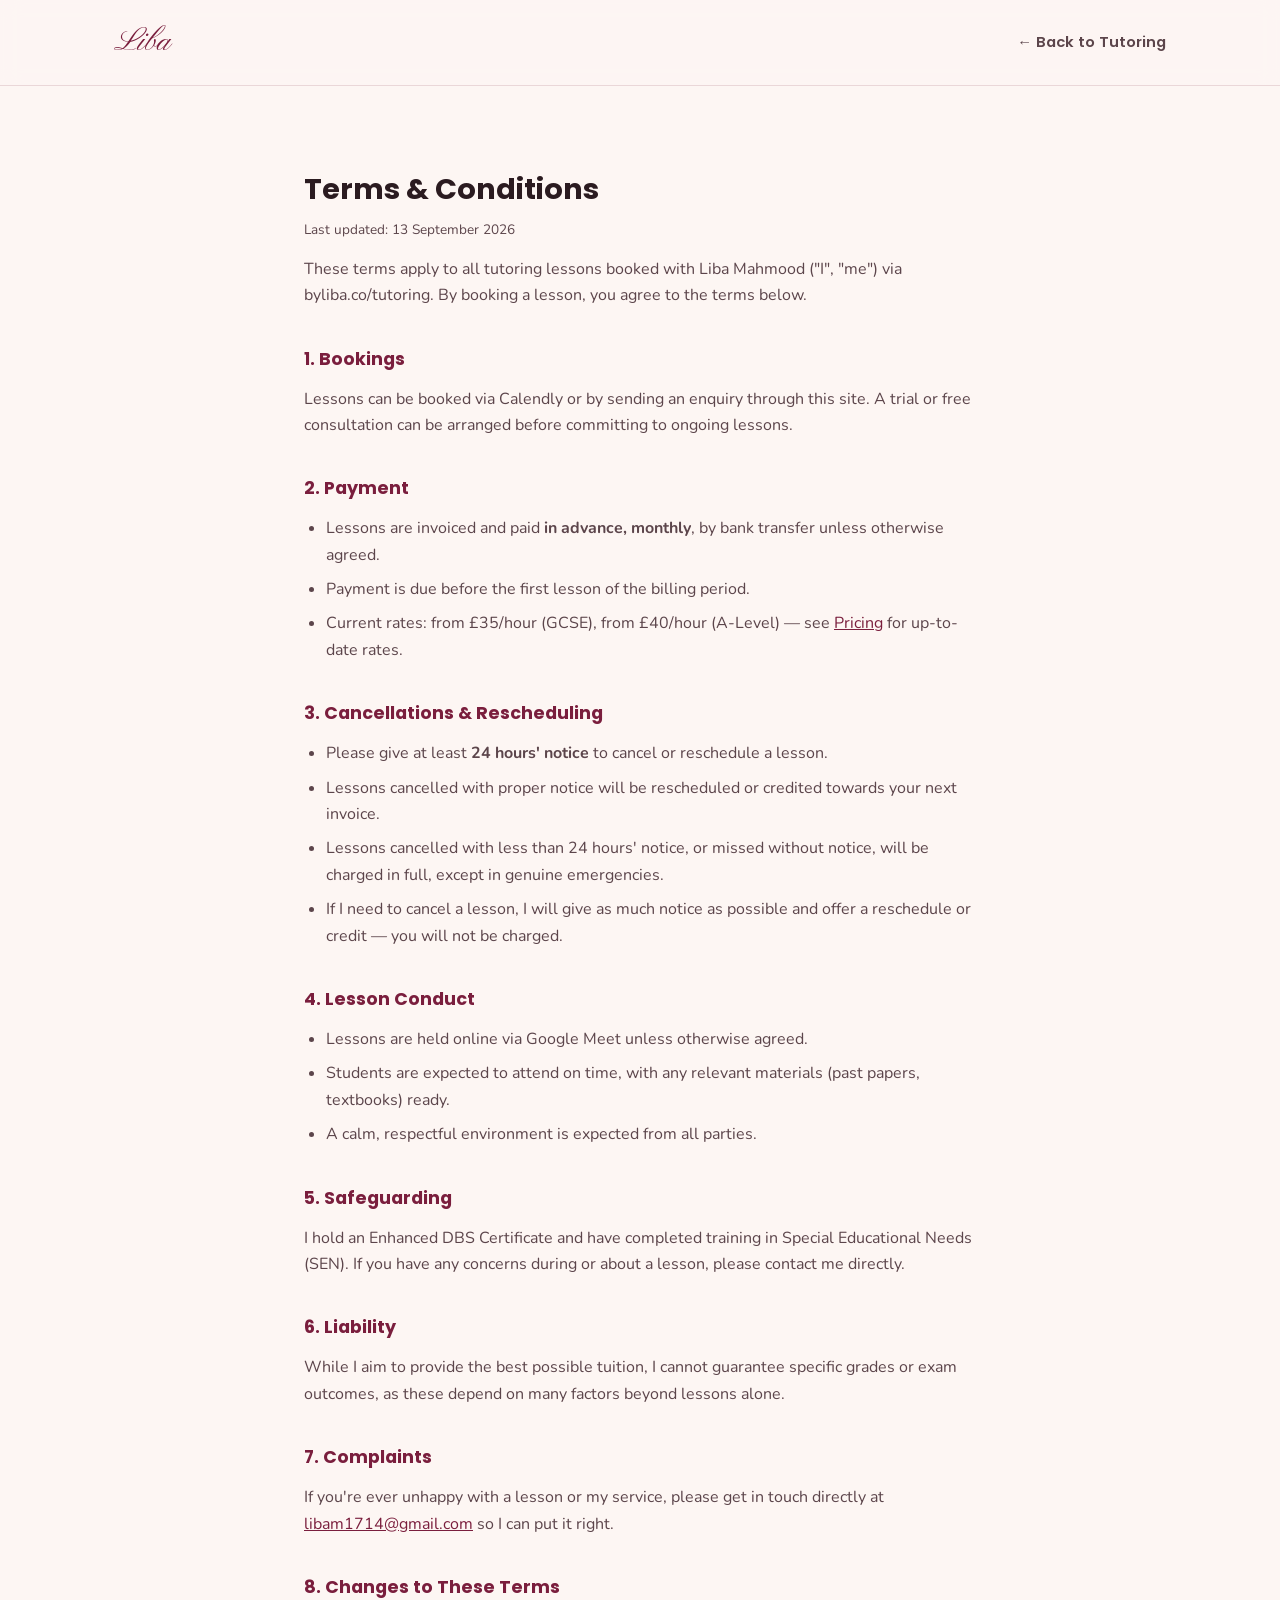
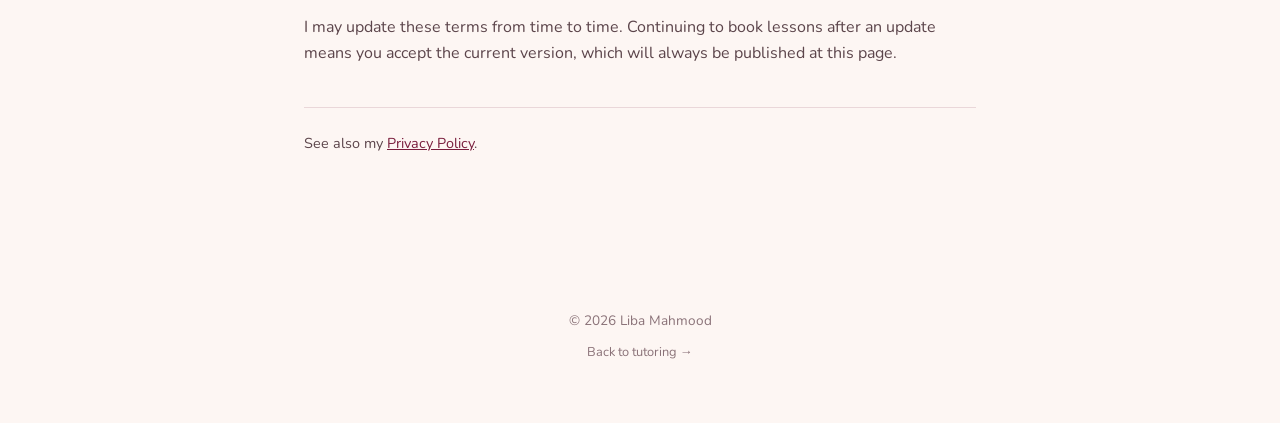
==== terms/index.html @ c3cb22a9 "Fix enquiry form spam: re-enable captcha, add real honeypot check, blacklist _captcha was set to fal" ====
<!DOCTYPE html>
<html lang="en">
<head>
  <meta charset="UTF-8" />
  <meta name="viewport" content="width=device-width, initial-scale=1.0" />
  <title>Terms &amp; Conditions | Liba Mahmood Tutoring</title>
  <meta name="description" content="Terms and Conditions for Liba Mahmood's private GCSE and A-Level tutoring services, including booking, payment, and cancellation policy." />
  <meta name="robots" content="noindex, follow" />
  <link rel="canonical" href="https://byliba.co/terms/" />

  <link rel="preconnect" href="https://fonts.googleapis.com">
  <link rel="preconnect" href="https://fonts.gstatic.com" crossorigin>
  <link href="https://fonts.googleapis.com/css2?family=Pinyon+Script&family=Poppins:wght@500;600;700&family=Nunito:wght@400;500;600;700&display=swap" rel="stylesheet" />
  <link rel="stylesheet" href="https://cdnjs.cloudflare.com/ajax/libs/font-awesome/6.4.0/css/all.min.css" />
  <link rel="stylesheet" href="/tutoring/styles.css?v=2" />
  <link rel="icon" href="/favicon.ico?v=3" type="image/x-icon" />
  <link rel="icon" href="/images/favicon-rose.svg?v=3" type="image/svg+xml" />
</head>
<body>

  <header>
    <div class="header-inner">
      <a href="/" class="logo" title="Back to tech portfolio">Liba</a>
      <a href="/tutoring/" class="nav-link legal-back-link">← Back to Tutoring</a>
    </div>
  </header>

  <main id="top">
    <section class="legal-page">
      <h1 class="section-heading">Terms &amp; Conditions</h1>
      <p class="legal-updated">Last updated: 13 September 2026</p>

      <p>These terms apply to all tutoring lessons booked with Liba Mahmood ("I", "me") via byliba.co/tutoring. By booking a lesson, you agree to the terms below.</p>

      <h2>1. Bookings</h2>
      <p>Lessons can be booked via Calendly or by sending an enquiry through this site. A trial or free consultation can be arranged before committing to ongoing lessons.</p>

      <h2>2. Payment</h2>
      <ul>
        <li>Lessons are invoiced and paid <strong>in advance, monthly</strong>, by bank transfer unless otherwise agreed.</li>
        <li>Payment is due before the first lesson of the billing period.</li>
        <li>Current rates: from £35/hour (GCSE), from £40/hour (A-Level) — see <a href="/tutoring/#pricing">Pricing</a> for up-to-date rates.</li>
      </ul>

      <h2>3. Cancellations &amp; Rescheduling</h2>
      <ul>
        <li>Please give at least <strong>24 hours' notice</strong> to cancel or reschedule a lesson.</li>
        <li>Lessons cancelled with proper notice will be rescheduled or credited towards your next invoice.</li>
        <li>Lessons cancelled with less than 24 hours' notice, or missed without notice, will be charged in full, except in genuine emergencies.</li>
        <li>If I need to cancel a lesson, I will give as much notice as possible and offer a reschedule or credit — you will not be charged.</li>
      </ul>

      <h2>4. Lesson Conduct</h2>
      <ul>
        <li>Lessons are held online via Google Meet unless otherwise agreed.</li>
        <li>Students are expected to attend on time, with any relevant materials (past papers, textbooks) ready.</li>
        <li>A calm, respectful environment is expected from all parties.</li>
      </ul>

      <h2>5. Safeguarding</h2>
      <p>I hold an Enhanced DBS Certificate and have completed training in Special Educational Needs (SEN). If you have any concerns during or about a lesson, please contact me directly.</p>

      <h2>6. Liability</h2>
      <p>While I aim to provide the best possible tuition, I cannot guarantee specific grades or exam outcomes, as these depend on many factors beyond lessons alone.</p>

      <h2>7. Complaints</h2>
      <p>If you're ever unhappy with a lesson or my service, please get in touch directly at <a href="mailto:libam1714@gmail.com">libam1714@gmail.com</a> so I can put it right.</p>

      <h2>8. Changes to These Terms</h2>
      <p>I may update these terms from time to time. Continuing to book lessons after an update means you accept the current version, which will always be published at this page.</p>

      <p class="legal-note">See also my <a href="/privacy/">Privacy Policy</a>.</p>
    </section>
  </main>

  <footer>
    <p>© 2026 Liba Mahmood</p>
    <p class="footer-sub"><a href="/tutoring/">Back to tutoring →</a></p>
  </footer>

</body>
</html>
---- tutoring/styles.css ----
/* =========================================================
   LIBA MAHMOOD — TUTORING
   Warm, approachable, distinct from the tech portfolio.
   Shares the burgundy/rose brand for cohesion only.
   ========================================================= */

:root {
  --bg: #fdf6f3;
  --bg-alt: #fbeeef;
  --surface: #ffffff;
  --border: rgba(122, 30, 61, 0.14);
  --border-strong: rgba(122, 30, 61, 0.3);

  --pink: #7a1e3d;
  --pink-soft: #a8395c;
  --pink-pale: #f3dde3;

  --text: #2b1b20;
  --text-dim: #5c454b;
  --text-mute: #8a7278;

  --font-display: 'Poppins', sans-serif;
  --font-body: 'Nunito', sans-serif;
  --font-cursive: 'Pinyon Script', cursive;

  --radius: 18px;
}

* {
  margin: 0;
  padding: 0;
  box-sizing: border-box;
}

html {
  scroll-behavior: smooth;
  scroll-padding-top: 90px;
}

body {
  background: var(--bg);
  color: var(--text);
  font-family: var(--font-body);
  line-height: 1.65;
}

::selection {
  background: var(--pink-pale);
  color: var(--pink);
}

/* ---------- header ---------- */

header {
  position: sticky;
  top: 0;
  z-index: 100;
  background: rgba(253, 246, 243, 0.9);
  backdrop-filter: blur(10px);
  border-bottom: 1px solid var(--border);
}

.header-inner {
  max-width: 1100px;
  margin: 0 auto;
  padding: 16px 24px;
  display: flex;
  align-items: center;
  justify-content: space-between;
  gap: 20px;
}

.logo {
  font-family: var(--font-cursive);
  font-size: 2rem;
  color: var(--pink);
  text-decoration: none;
}

.nav-toggle {
  display: none;
  background: none;
  border: none;
  font-size: 1.3rem;
  color: var(--pink);
  cursor: pointer;
}

nav {
  display: flex;
  align-items: center;
  gap: 26px;
  flex-wrap: wrap;
}

.nav-link {
  font-family: var(--font-display);
  font-weight: 500;
  font-size: 0.92rem;
  text-decoration: none;
  color: var(--text-dim);
  transition: color 0.2s ease;
}

.nav-link:hover {
  color: var(--pink);
}

/* ---------- buttons ---------- */

.btn-book,
.btn-ghost,
.subject-cta {
  display: inline-flex;
  align-items: center;
  gap: 8px;
  font-family: var(--font-display);
  font-weight: 600;
  font-size: 0.95rem;
  text-decoration: none;
  padding: 13px 24px;
  border-radius: 999px;
  transition: transform 0.2s ease, box-shadow 0.2s ease, background 0.2s ease;
}

.btn-book {
  background: linear-gradient(135deg, var(--pink-soft), var(--pink));
  color: #fff;
  box-shadow: 0 10px 24px rgba(122, 30, 61, 0.25);
}

.btn-book:hover {
  transform: translateY(-2px);
  box-shadow: 0 14px 30px rgba(122, 30, 61, 0.35);
}

.btn-book--nav {
  padding: 9px 18px;
  font-size: 0.85rem;
}

.btn-ghost {
  background: transparent;
  color: var(--pink);
  border: 1px solid var(--border-strong);
  padding: 12px 24px;
}

.btn-ghost:hover {
  background: var(--pink-pale);
}

.subject-cta {
  padding: 0;
  color: var(--pink);
  background: none;
  font-size: 0.92rem;
}

.subject-cta:hover {
  gap: 12px;
}

/* ---------- layout ---------- */

main {
  max-width: 1100px;
  margin: 0 auto;
  padding: 0 24px;
}

section {
  padding: 90px 0;
}

.section-heading {
  font-family: var(--font-display);
  font-weight: 700;
  font-size: 1.8rem;
  color: var(--text);
  margin-bottom: 12px;
}

.section-heading--center {
  text-align: center;
}

.section-sub {
  color: var(--text-mute);
  margin-bottom: 44px;
  font-size: 1rem;
}

.section-heading--center + .section-sub {
  text-align: center;
}

.section-sub--center {
  text-align: center;
}

/* ---------- hero ---------- */

.hero {
  text-align: center;
  padding-top: 80px;
  padding-bottom: 80px;
}

.eyebrow {
  display: inline-block;
  font-family: var(--font-display);
  font-size: 0.78rem;
  font-weight: 600;
  letter-spacing: 0.16em;
  text-transform: uppercase;
  color: var(--pink);
  background: var(--pink-pale);
  padding: 6px 16px;
  border-radius: 999px;
  margin-bottom: 24px;
}

.hero-name {
  font-family: var(--font-cursive);
  font-size: clamp(3.2rem, 10vw, 5.5rem);
  font-weight: 400;
  color: var(--pink);
  margin-bottom: 8px;
}

.hero-subtitle {
  font-family: var(--font-display);
  font-weight: 600;
  font-size: clamp(1.2rem, 3vw, 1.6rem);
  color: var(--text);
  margin-bottom: 20px;
}

.hero-copy {
  max-width: 560px;
  margin: 0 auto 36px;
  color: var(--text-dim);
  font-size: 1.05rem;
}

.hero-stats {
  display: flex;
  justify-content: center;
  gap: 40px;
  flex-wrap: wrap;
  margin-bottom: 40px;
}

.stat {
  display: flex;
  flex-direction: column;
  align-items: center;
}

.stat--link {
  text-decoration: none;
  cursor: pointer;
  transition: transform 0.2s ease;
}

.stat--link:hover {
  transform: translateY(-2px);
}

.stat--link:hover .stat-label {
  color: var(--pink);
}

.stat-num {
  font-family: var(--font-display);
  font-weight: 700;
  font-size: 1.6rem;
  color: var(--pink);
}

.stat-label {
  font-size: 0.8rem;
  color: var(--text-mute);
}

.hero-actions {
  display: flex;
  gap: 16px;
  justify-content: center;
  flex-wrap: wrap;
}

/* ---------- about ---------- */

.about-grid {
  display: flex;
  align-items: center;
  gap: 56px;
  flex-wrap: wrap;
}

.about-photo-wrap {
  flex: 0 0 260px;
}

.about-photo {
  width: 100%;
  aspect-ratio: 1;
  object-fit: cover;
  border-radius: var(--radius);
  box-shadow: 0 20px 40px rgba(122, 30, 61, 0.15);
}

.about-copy {
  flex: 1 1 380px;
}

.about-copy p {
  color: var(--text-dim);
  margin-bottom: 18px;
}

/* ---------- subject sections ---------- */

.subject-section {
  background: var(--bg-alt);
  border-radius: var(--radius);
  margin: 40px 0;
}

.subject-grid {
  display: flex;
  align-items: center;
  gap: 48px;
  flex-wrap: wrap;
  padding: 56px;
}

.subject-grid--reverse {
  flex-direction: row-reverse;
}

.subject-icon {
  flex: 0 0 140px;
  height: 140px;
  border-radius: 50%;
  background: var(--surface);
  display: flex;
  align-items: center;
  justify-content: center;
  font-size: 3rem;
  color: var(--pink);
  box-shadow: 0 14px 30px rgba(122, 30, 61, 0.12);
}

.subject-copy {
  flex: 1 1 380px;
}

.tier-pills {
  display: flex;
  gap: 8px;
  margin-bottom: 14px;
}

.tier-pill {
  font-family: var(--font-display);
  font-size: 0.7rem;
  font-weight: 600;
  letter-spacing: 0.04em;
  color: var(--pink);
  background: var(--pink-pale);
  padding: 4px 12px;
  border-radius: 999px;
}

.subject-copy p {
  color: var(--text-dim);
  margin-bottom: 18px;
}

.topic-list {
  list-style: none;
  margin-bottom: 24px;
}

.topic-list li {
  position: relative;
  padding-left: 26px;
  margin-bottom: 8px;
  color: var(--text-dim);
}

.topic-list li::before {
  content: '✓';
  position: absolute;
  left: 0;
  color: var(--pink);
  font-weight: 700;
}

/* ---------- teaching approach ---------- */

.approach-grid {
  display: grid;
  grid-template-columns: repeat(auto-fit, minmax(240px, 1fr));
  gap: 24px;
  margin-bottom: 48px;
}

.approach-card {
  background: var(--surface);
  border: 1px solid var(--border);
  border-radius: var(--radius);
  padding: 28px;
  text-align: center;
}

.approach-card i {
  font-size: 1.8rem;
  color: var(--pink);
  margin-bottom: 16px;
}

.approach-card p {
  color: var(--text-dim);
  font-size: 0.92rem;
}

.approach-subheading {
  font-family: var(--font-display);
  font-size: 1.1rem;
  text-align: center;
  margin-bottom: 20px;
}

.approach-list {
  list-style: none;
  display: flex;
  flex-wrap: wrap;
  justify-content: center;
  gap: 14px;
  max-width: 900px;
  margin: 0 auto 40px;
}

.approach-list li {
  display: inline-flex;
  align-items: center;
  justify-content: center;
  gap: 10px;
  background: var(--pink-pale);
  border-radius: 999px;
  padding: 10px 18px;
  font-size: 0.88rem;
  color: var(--text);
}

.approach-list li i {
  color: var(--pink);
  flex-shrink: 0;
}

.approach-closing {
  text-align: center;
  font-size: 1.05rem;
  color: var(--text-dim);
  max-width: 620px;
  margin: 0 auto;
}

/* ---------- how lessons work ---------- */

.lessons-grid {
  display: flex;
  flex-direction: column;
  max-width: 680px;
  margin: 0 auto;
}

.lesson-step {
  position: relative;
  display: flex;
  align-items: flex-start;
  gap: 26px;
  padding-bottom: 52px;
}

.lesson-step:last-child {
  padding-bottom: 0;
}

.lesson-step-marker {
  position: relative;
  flex-shrink: 0;
}

.lesson-step:not(:last-child) .lesson-step-marker::after {
  content: '';
  position: absolute;
  top: 46px;
  left: 50%;
  bottom: -52px;
  width: 2px;
  transform: translateX(-50%);
  background: linear-gradient(to bottom, var(--pink), rgba(122, 30, 61, 0.15));
}

.lesson-step:not(:last-child) .lesson-step-marker::before {
  content: '\f078';
  font-family: 'Font Awesome 6 Free';
  font-weight: 900;
  position: absolute;
  top: 50%;
  left: 50%;
  transform: translate(-50%, 6px);
  font-size: 0.8rem;
  color: var(--pink);
  z-index: 2;
  background: var(--bg);
  padding: 4px 0;
}

.lesson-step-num {
  position: relative;
  z-index: 2;
  width: 46px;
  height: 46px;
  border-radius: 50%;
  background: var(--pink);
  color: #fff;
  display: flex;
  align-items: center;
  justify-content: center;
  font-family: var(--font-display);
  font-weight: 700;
  font-size: 1.1rem;
  box-shadow: 0 8px 18px rgba(122, 30, 61, 0.3);
}

.lesson-step-card {
  flex: 1;
  background: var(--surface);
  border: 1px solid var(--border);
  border-radius: var(--radius);
  padding: 24px 28px;
  text-align: left;
}

.lesson-step-card i {
  font-size: 1.4rem;
  color: var(--pink);
  margin-bottom: 12px;
  display: block;
}

.lesson-step-card h3 {
  font-family: var(--font-display);
  font-size: 1.02rem;
  margin-bottom: 8px;
}

.lesson-step-card p {
  color: var(--text-dim);
  font-size: 0.88rem;
}

@media (max-width: 640px) {
  .lesson-step {
    gap: 16px;
  }

  .lesson-step-card {
    padding: 20px 20px;
  }
}

/* ---------- pricing ---------- */

.pricing-grid {
  display: grid;
  grid-template-columns: repeat(auto-fit, minmax(220px, 1fr));
  gap: 24px;
  max-width: 640px;
  margin: 0 auto;
}

.pricing-card {
  background: var(--surface);
  border: 1px solid var(--border);
  border-radius: var(--radius);
  padding: 32px;
  text-align: center;
}

.pricing-card i {
  font-size: 1.8rem;
  color: var(--pink);
  margin-bottom: 12px;
}

.pricing-card h3 {
  font-family: var(--font-display);
  font-size: 1.1rem;
  margin-bottom: 12px;
}

.pricing-amount {
  font-family: var(--font-display);
  font-weight: 700;
  font-size: 1.6rem;
  color: var(--pink);
  margin-bottom: 6px;
}

.pricing-amount span {
  font-size: 0.9rem;
  font-weight: 500;
  color: var(--text-mute);
}

.pricing-card p:last-child {
  color: var(--text-mute);
  font-size: 0.85rem;
}

.pricing-note {
  max-width: 560px;
  margin: 28px auto 0;
  text-align: center;
  color: var(--text-mute);
  font-size: 0.85rem;
}

.pricing-note a {
  color: var(--pink);
}

/* ---------- testimonials ---------- */

.testimonial-scroll {
  display: flex;
  gap: 20px;
  overflow-x: auto;
  padding: 4px 4px 20px 4px;
  -webkit-overflow-scrolling: touch;
  scrollbar-width: thin;
  scrollbar-color: var(--pink-soft) transparent;
}

.testimonial-scroll::-webkit-scrollbar {
  height: 8px;
}

.testimonial-scroll::-webkit-scrollbar-track {
  background: transparent;
}

.testimonial-scroll::-webkit-scrollbar-thumb {
  background: var(--border-strong);
  border-radius: 999px;
}

.testimonial-card {
  flex: 0 0 320px;
  background: var(--surface);
  border: 1px solid var(--border);
  border-radius: var(--radius);
  padding: 28px;
  box-shadow: 0 10px 24px rgba(122, 30, 61, 0.06);
}

.testimonial-card--mini {
  flex-basis: 260px;
  padding: 18px 22px;
}

.testimonial-card--mini .testimonial-head {
  margin-bottom: 8px;
}

.testimonial-head {
  display: flex;
  align-items: center;
  gap: 12px;
  margin-bottom: 14px;
}

.avatar {
  flex-shrink: 0;
  width: 40px;
  height: 40px;
  border-radius: 50%;
  display: flex;
  align-items: center;
  justify-content: center;
  color: #fff;
  font-family: var(--font-display);
  font-weight: 600;
  font-size: 0.85rem;
}

.testimonial-head div {
  display: flex;
  flex-direction: column;
}

.stars {
  color: var(--pink);
  letter-spacing: 2px;
  margin-bottom: 12px;
}

.testimonial-card p {
  color: var(--text-dim);
  font-size: 0.95rem;
  margin-bottom: 0;
}

.testimonial-author {
  font-size: 0.9rem;
  color: var(--text);
  font-weight: 700;
}

.testimonial-role {
  font-size: 0.78rem;
  color: var(--text-mute);
}

.testimonial-date {
  margin-left: auto;
  align-self: flex-start;
  font-size: 0.72rem;
  color: var(--text-mute);
  white-space: nowrap;
  flex-shrink: 0;
}

.testimonial-note {
  text-align: center;
  color: var(--text-mute);
  font-size: 0.8rem;
  margin-top: 24px;
}

.testimonial-note a {
  color: var(--pink-soft);
  text-decoration: none;
  padding: 4px 12px;
  border-radius: 999px;
  border: 1px solid transparent;
  transition: background 0.2s ease, border-color 0.2s ease, color 0.2s ease;
}

.testimonial-note a:hover {
  background: var(--pink-pale);
  border-color: var(--border-strong);
  color: var(--pink);
}

/* ---------- academy ---------- */

.academy-grid {
  display: grid;
  grid-template-columns: repeat(auto-fit, minmax(220px, 1fr));
  gap: 24px;
}

.academy-card {
  background: var(--surface);
  border: 1px dashed var(--border-strong);
  border-radius: var(--radius);
  padding: 36px 24px;
  text-align: center;
}

.academy-card i {
  font-size: 1.8rem;
  color: var(--pink);
  margin-bottom: 14px;
}

.academy-card h3 {
  font-family: var(--font-display);
  font-size: 1rem;
  margin-bottom: 10px;
}

.coming-soon {
  display: inline-block;
  font-size: 0.72rem;
  font-weight: 600;
  color: var(--pink-soft);
  background: var(--pink-pale);
  padding: 4px 12px;
  border-radius: 999px;
  margin-bottom: 16px;
}

.request-btn {
  display: block;
  margin: 0 auto 10px;
  font-family: var(--font-display);
  font-weight: 600;
  font-size: 0.8rem;
  color: var(--pink);
  background: transparent;
  border: 1px solid var(--border-strong);
  border-radius: 999px;
  padding: 8px 18px;
  cursor: pointer;
  transition: background 0.2s ease, color 0.2s ease;
}

.request-btn:hover {
  background: var(--pink);
  color: #fff;
}

.request-btn:disabled {
  opacity: 0.6;
  cursor: default;
  background: transparent;
  color: var(--text-mute);
}

.request-count {
  display: block;
  font-size: 0.72rem;
  color: var(--text-mute);
}

/* ---------- enquiry form ---------- */

.enquiry-form {
  max-width: 720px;
  margin: 0 auto;
  background: var(--surface);
  border: 1px solid var(--border);
  border-radius: var(--radius);
  padding: 40px;
  display: flex;
  flex-direction: column;
  gap: 20px;
  box-shadow: 0 14px 30px rgba(122, 30, 61, 0.08);
}

.form-row {
  display: flex;
  gap: 20px;
  flex-wrap: wrap;
}

.form-field {
  flex: 1 1 220px;
  display: flex;
  flex-direction: column;
  gap: 6px;
}

.form-field--full {
  flex: 1 1 100%;
}

.form-field label {
  font-family: var(--font-display);
  font-weight: 600;
  font-size: 0.85rem;
  color: var(--text);
}

.form-field input,
.form-field select,
.form-field textarea {
  font-family: var(--font-body);
  font-size: 0.95rem;
  color: var(--text);
  background: var(--bg);
  border: 1px solid var(--border-strong);
  border-radius: 10px;
  padding: 12px 14px;
  outline: none;
  transition: border-color 0.2s ease, box-shadow 0.2s ease;
}

.form-field input:focus,
.form-field select:focus,
.form-field textarea:focus {
  border-color: var(--pink);
  box-shadow: 0 0 0 3px rgba(122, 30, 61, 0.12);
}

.form-field textarea {
  resize: vertical;
  font-family: var(--font-body);
}

.enquiry-form .btn-book {
  align-self: flex-start;
  border: none;
  cursor: pointer;
  font-size: 1rem;
}

/* ---------- contact ---------- */

.contact-grid {
  display: flex;
  flex-wrap: wrap;
  justify-content: center;
  gap: 20px;
}

.contact-card {
  display: inline-flex;
  align-items: center;
  justify-content: center;
  gap: 14px;
  background: var(--surface);
  border: 1px solid var(--border);
  border-radius: var(--radius);
  padding: 18px 26px;
  color: var(--text-dim);
  text-decoration: none;
  font-weight: 600;
  font-size: 0.95rem;
  white-space: nowrap;
  transition: transform 0.2s ease, box-shadow 0.2s ease;
}

.contact-card i {
  font-size: 1.3rem;
  color: var(--pink);
}

.contact-card:hover {
  transform: translateY(-4px);
  box-shadow: 0 14px 28px rgba(122, 30, 61, 0.14);
}

/* ---------- footer ---------- */

footer {
  text-align: center;
  padding: 40px 24px 60px;
  color: var(--text-mute);
  font-size: 0.85rem;
}

.footer-sub {
  margin-top: 10px;
  font-size: 0.8rem;
}

.footer-sub a {
  color: var(--text-mute);
  text-decoration: none;
}

.footer-sub a:hover {
  color: var(--pink);
}

/* ---------- responsive ---------- */

@media (max-width: 760px) {
  .nav-toggle {
    display: block;
  }

  nav {
    display: none;
    width: 100%;
    flex-direction: column;
    align-items: flex-start;
    gap: 16px;
    padding-top: 16px;
  }

  nav.open {
    display: flex;
  }

  .btn-book--nav {
    align-self: flex-start;
  }

  .subject-grid,
  .subject-grid--reverse {
    flex-direction: column;
    text-align: center;
    padding: 40px 28px;
  }

  .topic-list li {
    text-align: left;
  }

  .tier-pills {
    justify-content: center;
  }

  .testimonial-card {
    flex-basis: 260px;
  }

  .about-grid {
    flex-direction: column;
    text-align: center;
  }

  .about-photo-wrap {
    flex: 0 0 220px;
    width: 220px;
  }

  section {
    padding: 60px 0;
  }
}

/* ---------- legal pages (privacy / terms) ---------- */

.legal-back-link {
  font-family: var(--font-display);
  font-weight: 600;
}

.legal-page {
  max-width: 720px;
  margin: 0 auto;
  padding: 80px 24px 100px;
}

.legal-page .section-heading {
  margin-bottom: 6px;
}

.legal-updated {
  color: var(--text-mute);
  font-size: 0.85rem;
  margin-bottom: 32px;
}

.legal-page h2 {
  font-family: var(--font-display);
  font-size: 1.1rem;
  color: var(--pink);
  margin: 36px 0 12px;
}

.legal-page p {
  color: var(--text-dim);
  margin-bottom: 14px;
}

.legal-page ul {
  color: var(--text-dim);
  margin: 0 0 14px;
  padding-left: 22px;
}

.legal-page ul li {
  margin-bottom: 8px;
}

.legal-page a {
  color: var(--pink);
}

.legal-note {
  margin-top: 40px;
  padding-top: 24px;
  border-top: 1px solid var(--border);
  font-size: 0.9rem;
}

/* ---------- footer legal links ---------- */

.footer-legal-links {
  margin-top: 8px;
  font-size: 0.85rem;
}

.footer-legal-links a {
  color: var(--text-mute);
  text-decoration: none;
  margin: 0 6px;
}

.footer-legal-links a:hover {
  color: var(--pink);
  text-decoration: underline;
}

/* ---------- FAQ ---------- */

.faq-list {
  max-width: 780px;
  margin: 0 auto;
}

.faq-item {
  background: var(--surface);
  border: 1px solid var(--border);
  border-radius: var(--radius);
  margin-bottom: 14px;
  overflow: hidden;
}

.faq-item summary {
  cursor: pointer;
  list-style: none;
  padding: 20px 24px;
  font-family: var(--font-display);
  font-weight: 600;
  font-size: 0.98rem;
  color: var(--text);
  display: flex;
  align-items: center;
  justify-content: space-between;
  gap: 12px;
}

.faq-item summary::-webkit-details-marker {
  display: none;
}

.faq-item summary::after {
  content: '\f078';
  font-family: 'Font Awesome 6 Free';
  font-weight: 900;
  color: var(--pink);
  font-size: 0.85rem;
  flex-shrink: 0;
  transition: transform 0.2s ease;
}

.faq-item[open] summary::after {
  transform: rotate(180deg);
}

.faq-item p {
  color: var(--text-dim);
  font-size: 0.92rem;
  padding: 0 24px 20px;
  margin: 0;
}
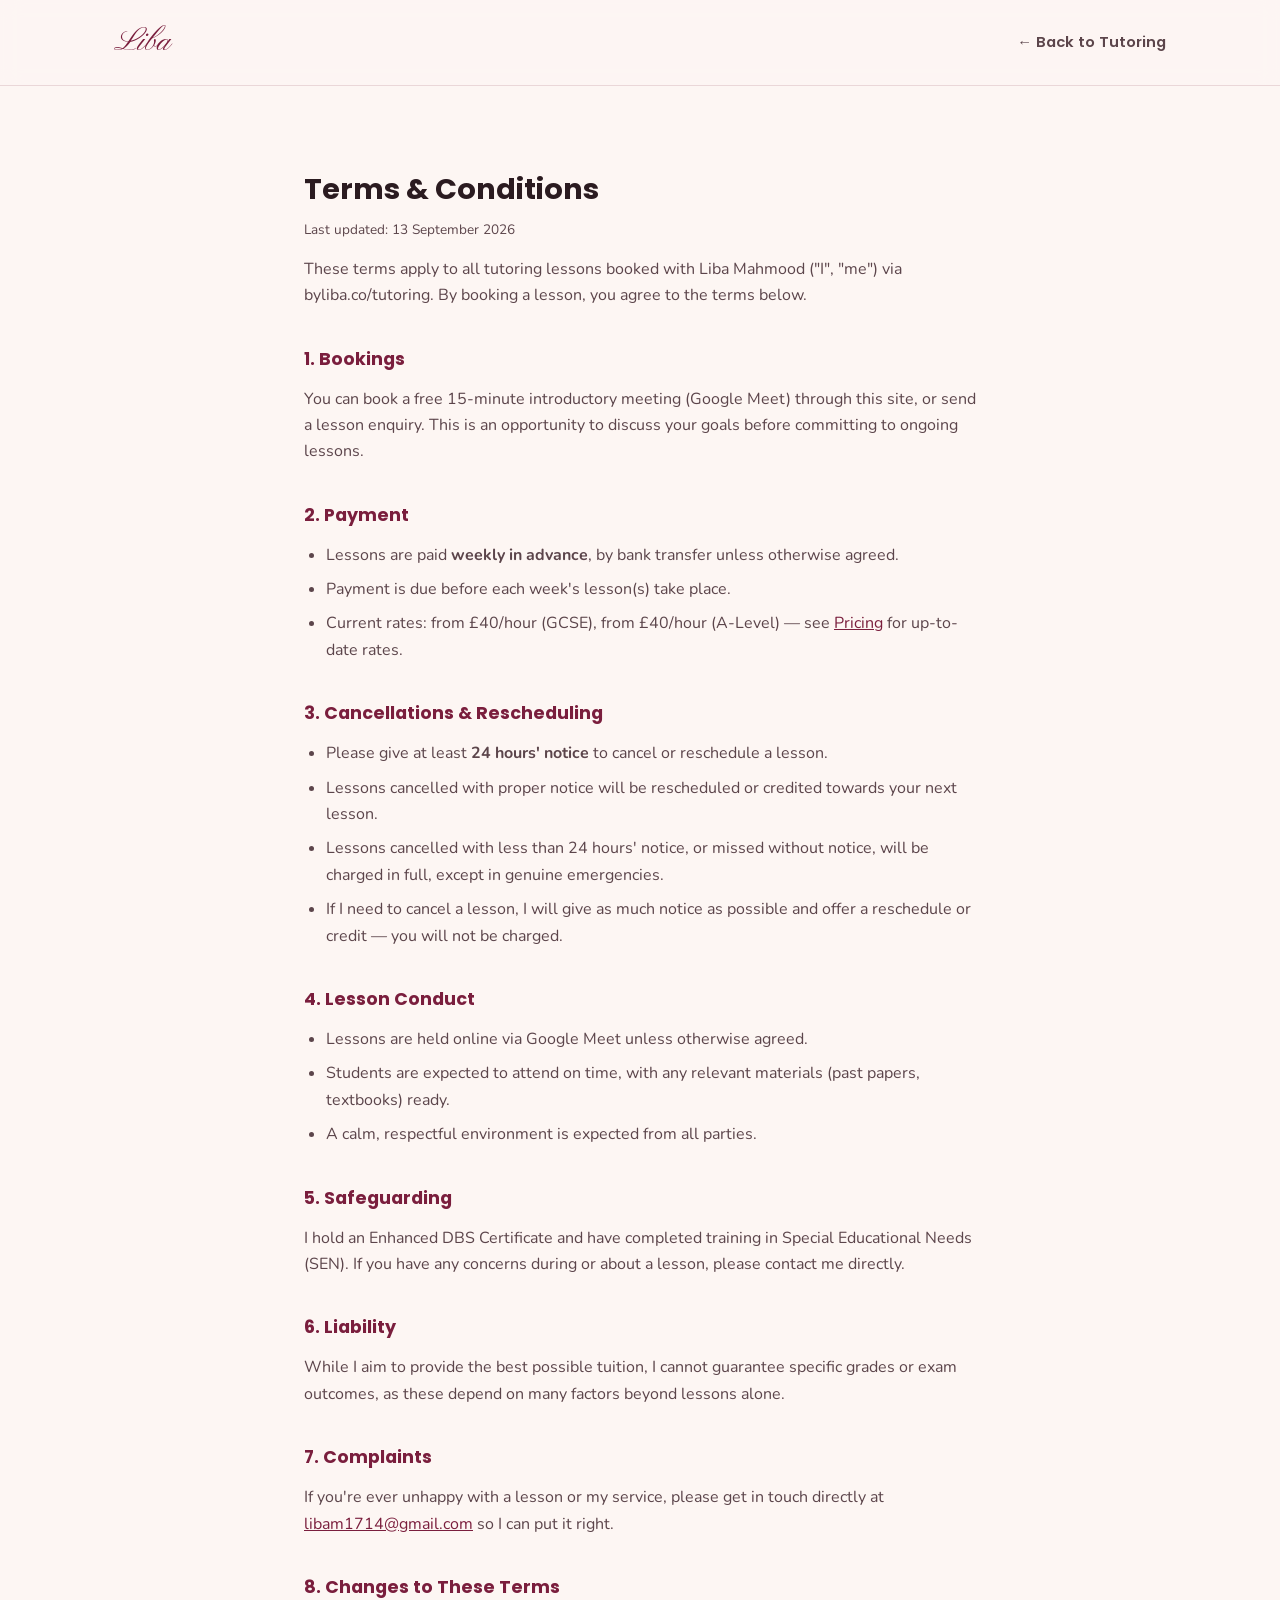
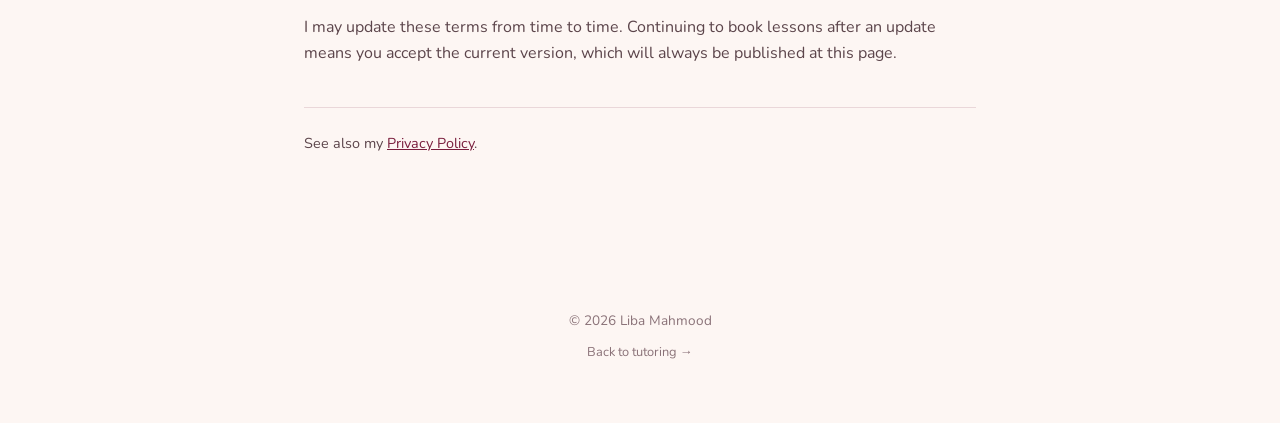
==== commit a29de9f5: "Add form validation, weekly payment policy, £40 GCSE rate, and free-meeting CTAs - Mark required enq" ====
--- a/terms/index.html
+++ b/terms/index.html
@@ -33,19 +33,19 @@
       <p>These terms apply to all tutoring lessons booked with Liba Mahmood ("I", "me") via byliba.co/tutoring. By booking a lesson, you agree to the terms below.</p>
 
       <h2>1. Bookings</h2>
-      <p>Lessons can be booked via Calendly or by sending an enquiry through this site. A trial or free consultation can be arranged before committing to ongoing lessons.</p>
+      <p>You can book a free 15-minute introductory meeting (Google Meet) through this site, or send a lesson enquiry. This is an opportunity to discuss your goals before committing to ongoing lessons.</p>
 
       <h2>2. Payment</h2>
       <ul>
-        <li>Lessons are invoiced and paid <strong>in advance, monthly</strong>, by bank transfer unless otherwise agreed.</li>
-        <li>Payment is due before the first lesson of the billing period.</li>
-        <li>Current rates: from £35/hour (GCSE), from £40/hour (A-Level) — see <a href="/tutoring/#pricing">Pricing</a> for up-to-date rates.</li>
+        <li>Lessons are paid <strong>weekly in advance</strong>, by bank transfer unless otherwise agreed.</li>
+        <li>Payment is due before each week's lesson(s) take place.</li>
+        <li>Current rates: from £40/hour (GCSE), from £40/hour (A-Level) — see <a href="/tutoring/#pricing">Pricing</a> for up-to-date rates.</li>
       </ul>
 
       <h2>3. Cancellations &amp; Rescheduling</h2>
       <ul>
         <li>Please give at least <strong>24 hours' notice</strong> to cancel or reschedule a lesson.</li>
-        <li>Lessons cancelled with proper notice will be rescheduled or credited towards your next invoice.</li>
+        <li>Lessons cancelled with proper notice will be rescheduled or credited towards your next lesson.</li>
         <li>Lessons cancelled with less than 24 hours' notice, or missed without notice, will be charged in full, except in genuine emergencies.</li>
         <li>If I need to cancel a lesson, I will give as much notice as possible and offer a reschedule or credit — you will not be charged.</li>
       </ul>
--- a/tutoring/styles.css
+++ b/tutoring/styles.css
@@ -897,6 +897,33 @@
   font-family: var(--font-body);
 }
 
+.req {
+  color: #c0392b;
+}
+
+.form-required-note {
+  font-size: 0.8rem;
+  color: var(--text-mute);
+  margin: -6px 0 0;
+}
+
+.field-error {
+  color: #c0392b;
+  font-size: 0.8rem;
+  font-weight: 600;
+}
+
+.field-error:empty {
+  display: none;
+}
+
+.form-field input.has-error,
+.form-field select.has-error,
+.form-field textarea.has-error {
+  border-color: #c0392b;
+  box-shadow: 0 0 0 3px rgba(192, 57, 43, 0.12);
+}
+
 .enquiry-form .btn-book {
   align-self: flex-start;
   border: none;
